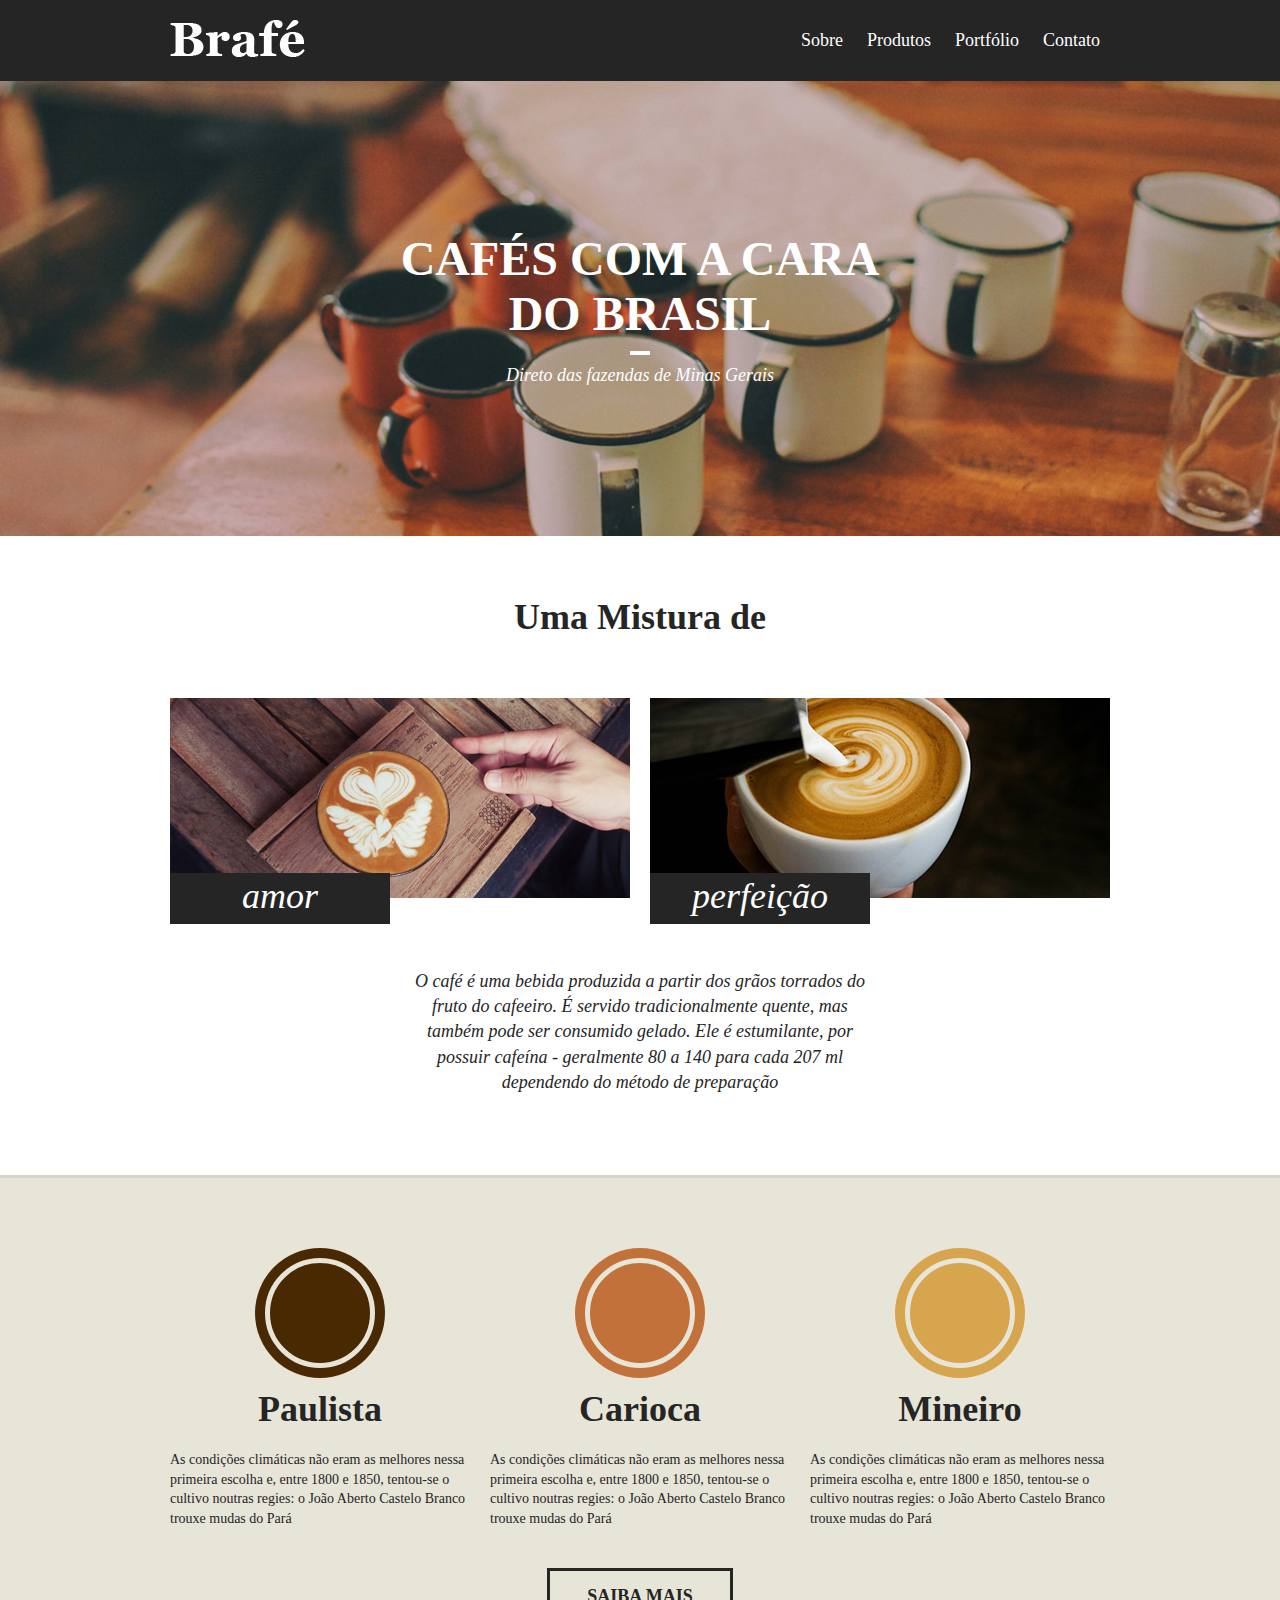
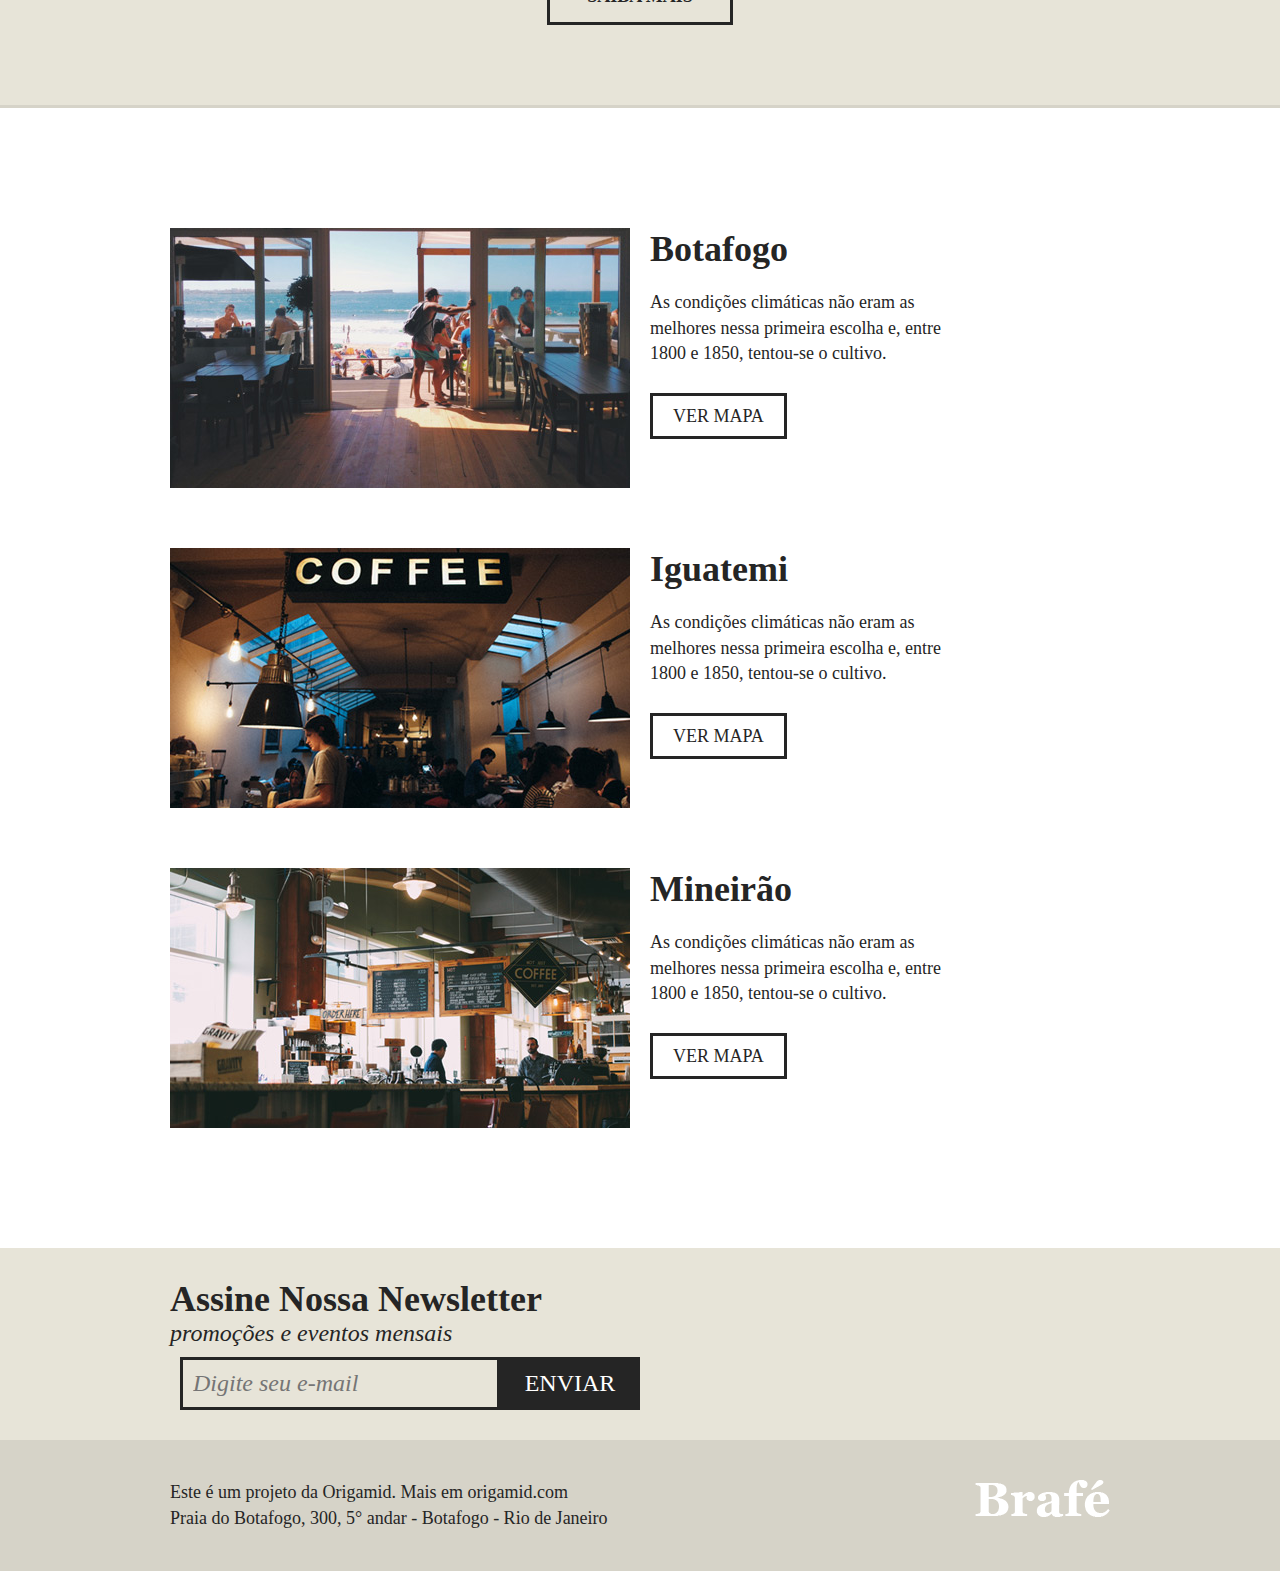
==== brafe-1/index.html @ 52649cf0 "Brafe 1 com CSS Puro" ====
<!DOCTYPE html>
<html>

<head>
  <meta charset="UTF-8">
  <meta name="viewport" content="width=device-width, initial-scale=1.0, shrink-to-fit=no">
  <!--shrink-to-fit não irá esmagar nosso site para caber dentro do conteúdo-->
  <title>Brafé 1</title>
  <link rel="stylesheet" type="text/css" href="css/style.css" />
</head>

<body>
  <header class="menu">
    <div class="menu-container">
      <a class="menu-logo" href="#"><img src="img/brafe.png" alt="Brafé"></a>
      <nav class="menu-nav">
        <ul>
          <li><a href="#">Sobre</a></li>
          <li><a href="#">Produtos</a></li>
          <li><a href="#">Portfólio</a></li>
          <li><a href="#">Contato</a></li>
        </ul>
      </nav>
    </div>
  </header>

  <main class="intro">
    <h1>Cafés com a cara<br>do Brasil</h1>
    <p>Direto das fazendas de Minas Gerais</p>
  </main>

  <section class="sobre">
    <h2>Uma Mistura de</h2>
    <div class="sobre-container">
      <div class="sobre-item">
        <img src="img/cafe-1.jpg" alt="">
        <h3>amor</h3>
      </div>
      <div class="sobre-item">
        <img src="img/cafe-2.jpg" alt="">
        <h3>perfeição</h3>
      </div>
    </div>
    <p>O café é uma bebida produzida a partir dos grãos torrados do fruto do cafeeiro. É servido tradicionalmente quente, mas também pode ser consumido gelado. Ele é estumilante, por possuir cafeína - geralmente 80 a 140 para cada 207 ml dependendo do método de preparação</p>
  </section>

  <section class="produtos">
    <div class="produtos-container">
      <div class="produtos-item">
        <h2 class="produtos-paulista">Paulista</h2>
        <p>As condições climáticas não eram as melhores nessa primeira escolha e, entre 1800 e 1850, tentou-se o cultivo noutras regies: o João Aberto Castelo Branco trouxe mudas do Pará</p>
      </div>
      <div class="produtos-item">
        <h2 class="produtos-carioca">Carioca</h2>
        <p>As condições climáticas não eram as melhores nessa primeira escolha e, entre 1800 e 1850, tentou-se o cultivo noutras regies: o João Aberto Castelo Branco trouxe mudas do Pará</p>
      </div>
      <div class="produtos-item">
        <h2 class="produtos-mineiro">Mineiro</h2>
        <p>As condições climáticas não eram as melhores nessa primeira escolha e, entre 1800 e 1850, tentou-se o cultivo noutras regies: o João Aberto Castelo Branco trouxe mudas do Pará</p>
      </div>
    </div>
    <a href="#" class="produtos-btn">Saiba Mais</a>
  </section>

  <section class="locais">
    <div class="locais-item">
      <img src="img/botafogo.jpg" alt="Brafé unidade Botafogo">
      <div>
        <h2>Botafogo</h2>
        <p>As condições climáticas não eram as melhores nessa primeira escolha e, entre 1800 e 1850, tentou-se o cultivo.</p>
        <a href="#">Ver Mapa</a>
      </div>
    </div>

    <div class="locais-item">
      <img src="img/iguatemi.jpg" alt="Brafé unidade Iguatemi">
      <div>
        <h2>Iguatemi</h2>
        <p>As condições climáticas não eram as melhores nessa primeira escolha e, entre 1800 e 1850, tentou-se o cultivo.</p>
        <a href="#">Ver Mapa</a>
      </div>
    </div>

    <div class="locais-item">
      <img src="img/mineirao.jpg" alt="Brafé unidade Mineirão">
      <div>
        <h2>Mineirão</h2>
        <p>As condições climáticas não eram as melhores nessa primeira escolha e, entre 1800 e 1850, tentou-se o cultivo.</p>
        <a href="#">Ver Mapa</a>
      </div>
    </div>
  </section>

  <section class="assine">
    <div class="assine-container">
      <div class="assine-info">
        <h2>Assine Nossa Newsletter</h2>
        <p>promoções e eventos mensais</p>
      </div>

      <form>
        <label>E-mail</label>
        <input type="text" placeholder="Digite seu e-mail">
        <button type="submit">Enviar</button>
      </form>
    </div>
  </section>

  <footer class="footer">
    <div class="footer-container">
      <p>Este é um projeto da Origamid. Mais em origamid.com<br />Praia do Botafogo, 300, 5° andar - Botafogo - Rio de Janeiro</p>
      <img src="img/brafe.png" alt="Brafé">
    </div>
  </footer>

</body>

</html>
---- brafe-1/css/style.css ----
/* 
  Breakpoints
  960
  740  
*/


/* Reset */
body, h1, h2, h3, p, ul {
  padding: 0;
  margin: 0;
}

body {
  font-family: Georgia, serif;
  color: #252525;
}

/* Menu */

.menu {
  background: #252525;
  padding: 20px 0;
}

.menu-container {
  max-width: 960px;
  margin: 0 auto;
}

/* clear-fix */ 
.menu-container::after, .menu-container::before {
  content: '';
  display: table;
  clear: both;
}

a.menu-logo {
  display: block;
  float: left;
  margin-left: 10px;
}

.menu-nav {
  float: right;
  margin-right: 10px;
}

.menu-nav li{
  display: inline-block;
}

.menu-nav a {
  display: block;
  padding: 10px;
  text-decoration: none;
  color: #fff;
  font-size: 1.125em;
}

@media (max-width: 739px) { /* o que for abaixo de 739 terá estes estilos*/
  .menu {
    text-align: center;
  }

  a.menu-logo {
    float: none;
    margin: 0 auto;
  }
  
  .menu-nav{
    float: none;
    clear: both;
  }
}

/* Introdução */

.intro {
  background: url('../img/bg-intro.jpg') no-repeat center center;
  background-size: cover; /* sempre esteja 100% */
  padding: 150px 0;
  text-align: center;
  color: #fff;
}

.intro h1 {
  text-transform: uppercase;
  font-size: 3em;
}

.intro h1::after {
  content: '';
  display: block;
  width: 20px;
  height: 4px;
  background: #fff;
  margin: 10px auto;
}

.intro p {
  font-style: italic;
  font-size: 1.125em;
}

@media (max-width: 739px) { 
  .intro {
    padding: 60px 0 ;
  }
}

/* Sobre */

.sobre {
  padding: 60px 0;
}

.sobre-container {
  max-width: 960px;
  margin: 0 auto;
}

.sobre-container::after, .sobre-container::before {
  content: '';
  display: table;
  clear: both;
}

.sobre h2 {
  text-align: center;
  font-size: 2.25em;
  margin-bottom: 60px;
}

.sobre-item {
  width: 460px;
  float: left;
  margin: 0 10px;
}

.sobre-item img {
  display: block;
  max-width: 100%; /* utilizado para dar certa responsividade */
}

.sobre-item h3 {
  font-size: 2.25em;
  line-height: 1em;
  background-color: #252525;
  width: 220px;
  color: #fff;
  font-style: italic;
  font-weight: normal;
  text-align: center;
  padding: 5px 0 10px 0;
  top: -25px; /* faz com que o h3 fique com uma parte acima da imagem */
  position: relative; /* temos que alterar o position para que seja possivel alterar o top, left, rigth e bottom */
}

.sobre > p { /* somente o p que está diretamente ligado ao .sobre */
  font-size: 1.125em;
  line-height: 1.4em; /* valor ideal */
  font-style: italic;
  text-align: center;
  margin: 20px auto;
  max-width: 460px;
}

@media (min-width: 740px) and (max-width: 980px) {
  .sobre-container {
    max-width: 720px;

  }
  
  .sobre-item {
    width: 340px;
  }
}

@media (max-width: 739px) {
  .sobre-container {
    max-width: 300px;
  }
  .sobre-item{
    width: 300px;
    margin: 0 auto;
  }
}

/* Produtos */

.produtos {
  background: #e7e4d8;
  padding: 60px 0;
  border-top: 3px solid #d6d3c8;
  border-bottom: 3px solid #d6d3c8;
}

.produtos-container {
  max-width: 960px;
  margin: 0 auto;
}

.produtos-container::after, .produtos-container::before {
  content: '';
  display: table;
  clear: both;
}

.produtos-item {
  width: 300px;
  float: left;
  margin: 0 10px 20px 10px;
}

.produtos-item h2 {
  text-align: center;
  font-size: 2.25em;
  margin-bottom: 20px;
}

.produtos-item h2::before{
  content: '';
  display: block;
  width: 100px;
  height: 100px;
  background: currentColor; /* utilizado para pegar a mesma cor que passaremos na classe com cada uma cor de produtos */
  border-radius: 50%;
  margin: 20px auto;
  border: 5px solid #e7e4d8;
  box-shadow: 0 0 0 10px currentColor;
}

h2.produtos-paulista::before {
  color: #492901;
}

h2.produtos-carioca::before {
  color: #c17139;
}

h2.produtos-mineiro::before {
  color: #d7a54d;
}

.produtos-item p {
  font-size: 0.875em;
  line-height: 1.4em;
}

.produtos-btn {
  width: 180px;
  border: 3px solid;
  color: #252525;
  text-decoration: none;
  display: block;
  font-size: 1.125em;
  font-weight: bold;
  text-transform: uppercase;
  text-align: center;
  padding: 15px 0;
  margin: 20px auto;
}

@media (min-width: 740px) and (max-width: 980px) {
  .produtos-container {
    max-width: 720px;

  }
  
  .produtos-item {
    width: 220px;
  }
}

@media (max-width: 739px){
  .produtos-container {
    max-width: 300px;
  }
  .produtos-item{
    margin: 0 auto 20px;
  }
}

/* Locais */

.locais {
  max-width: 960px;
  margin: 0 auto;
  padding: 60px 0;
}

.locais-item {
  clear: both;
  margin: 60px auto;
}

.locais-item::after, .locais-item::before {
  display: table;
  content: '';
  clear: both;
}

.locais-item img {
  width: 460px;
  display: block;
  float: left;
  margin: 0 10px;  
}

.locais-item > div {
  width: 460px;
  float: left;
  margin: 0 10px;
}

.locais-item h2 {
  font-size: 2.25em;
  margin-bottom: 20px;
}

.locais-item p {
  font-size: 1.125em;
  line-height: 1.4em;
  max-width: 320px;
  margin-bottom: 40px;
}

.locais-item a {
  font-size: 1.125em;
  text-transform: uppercase;
  text-decoration: none;
  border: 3px solid;
  color: #252525;
  padding: 10px 20px;
}

@media (min-width: 740px) and (max-width: 980px) {
  .locais {
    max-width: 720px;
  }

  .locais-item > div, .locais-item img {
    max-width: 340px;
  }

}

@media (max-width: 739px) {

  .locais {
    max-width: 300px;
  }

  .locais-item > div, .locais-item img {
    max-width: 300px;
    margin: 0px;
  }
}

/* Assine */

.assine {
  background: #e7e4d8;
  padding: 30px 0;
}

.assine-container {
  max-width: 960px;
  margin: 0 auto;
}

.assine-container::after, .assine-container::before {
  content: '';
  display: table;
  clear: both;
}

.assine-info {
  width: 460px;
  margin: 0 10px;
  float: left;
}

.assine-info h2 {
  font-size: 2.25em;
}

.assine-info p {
  font-size: 1.5em;
  font-style: italic;
}

.assine form {
  width: 460px;
  margin: 10px 10px 0 20px;
  float: left;
}

.assine form label {
  display: none;
}

.assine input {
  box-sizing: border-box; /* define que o width que informamos contém o tamanho para padding, margin e border */
  width: 320px;
  border: 3px solid #252525;
  background: none;
  font-size: 1.5em;
  font-style: italic;
  font-family: Georgia, serif;
  padding: 10px;
  float: left;
}

.assine button {
  background: #252525;
  border: none;
  font-family: Georgia, serif;
  text-transform: uppercase;
  font-size: 1.5em;
  width: 140px;
  padding: 13px 0;
  color: #fff;
  cursor: pointer;
}

@media (min-width: 740px) and (max-width: 980px) {
  .assine-container {
    max-width: 720px;
  }

  .assine-info, .assine form, .assine input {
    width: 340px;
  }
}

@media (max-width: 739px) {
  .assine-container: {
    max-width: 300px;
  }

  .assine-info, .assine form, .assine input {
    width: 300px;
    margin: 10px 0 0;
  }

}

/* Footer */

.footer{
  background: #d6d3c8;
  padding: 40px 0;
}

.footer-container {
  max-width: 960px;
  margin: 0 auto;
}

.footer-container::after, .footer-container::before {
  content: '';
  display: table;
  clear: both;
}

.footer p {
  float: left;
  margin: 0 10px;
  font-size: 1.125em;
  line-height: 1.4em;
}

.footer img {
  float: right;
  margin: 0 10px;
  display: block;
}

@media (max-width: 739px) {
  .footer-container {
    max-width: 300px;
  }

  .footer p {
    float: none;
    margin: 0;
  }

  .footer img {
    margin: 10px 0;
  }
}
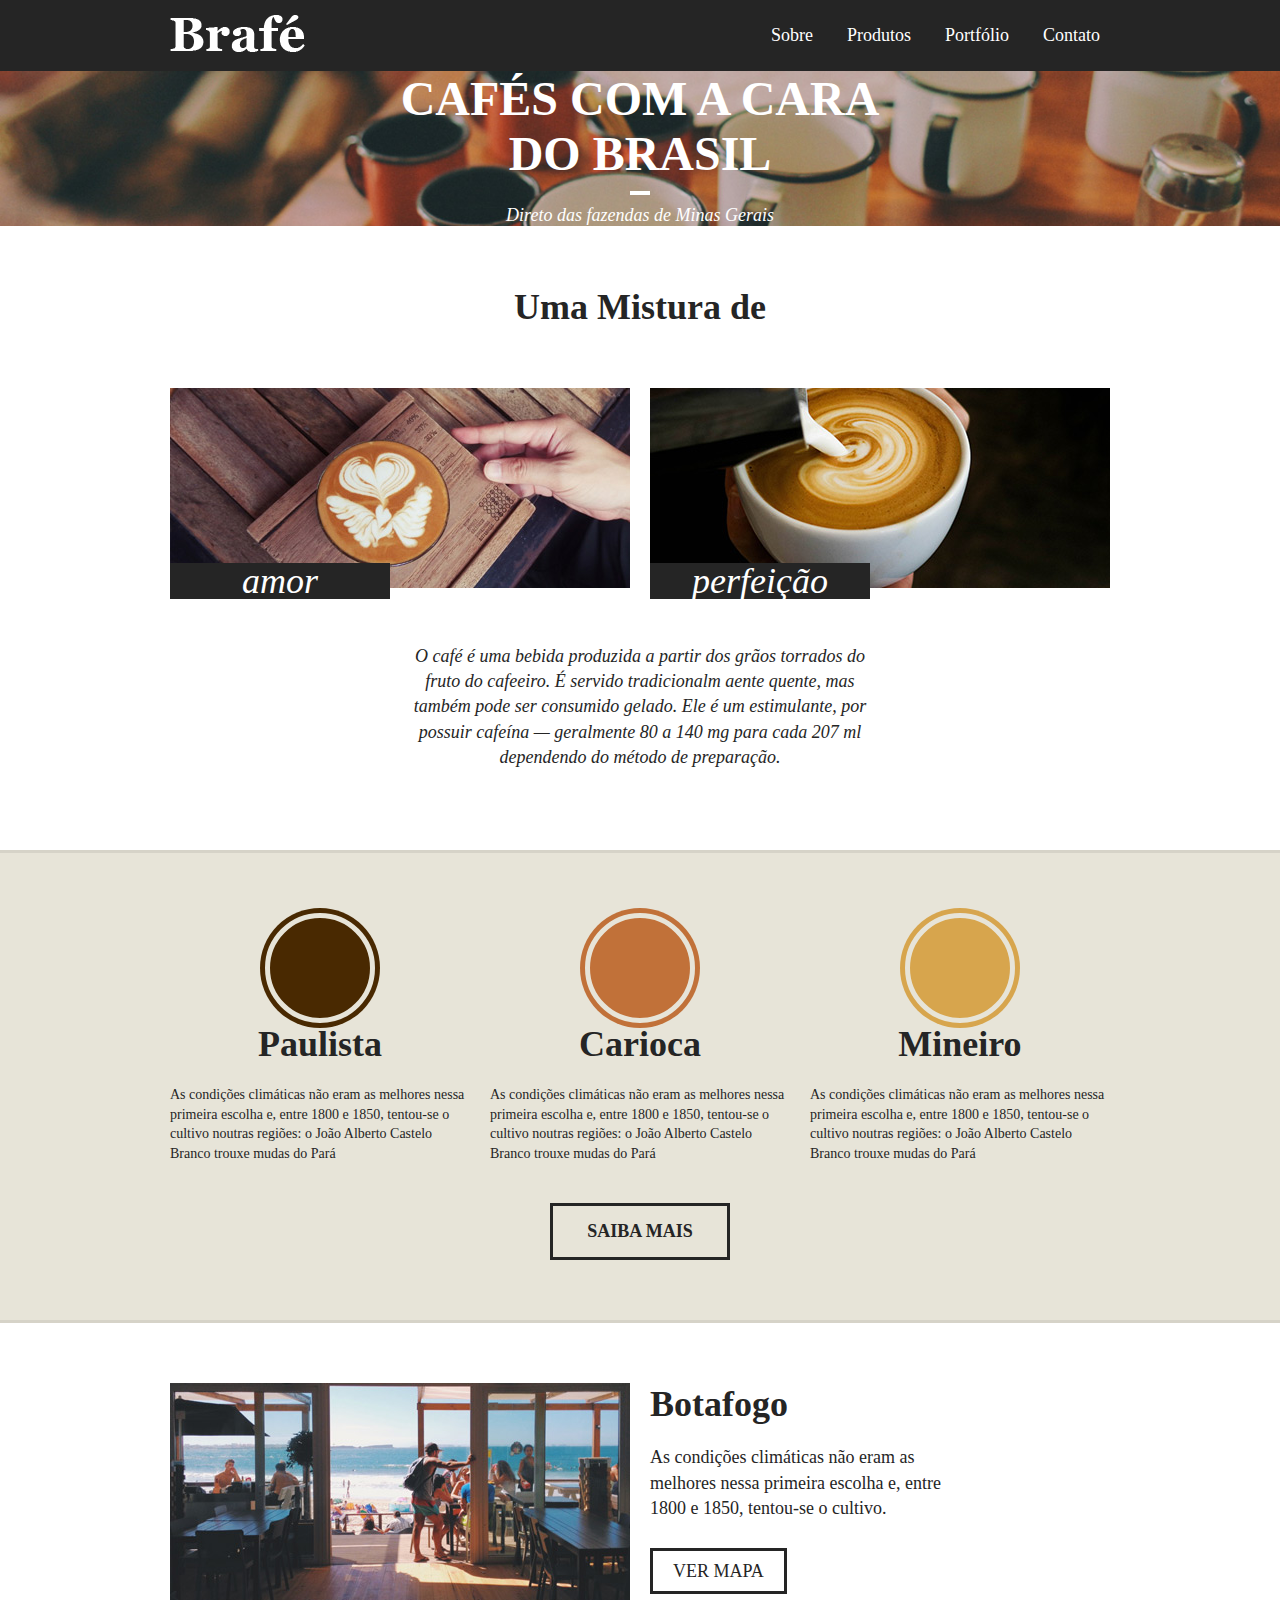
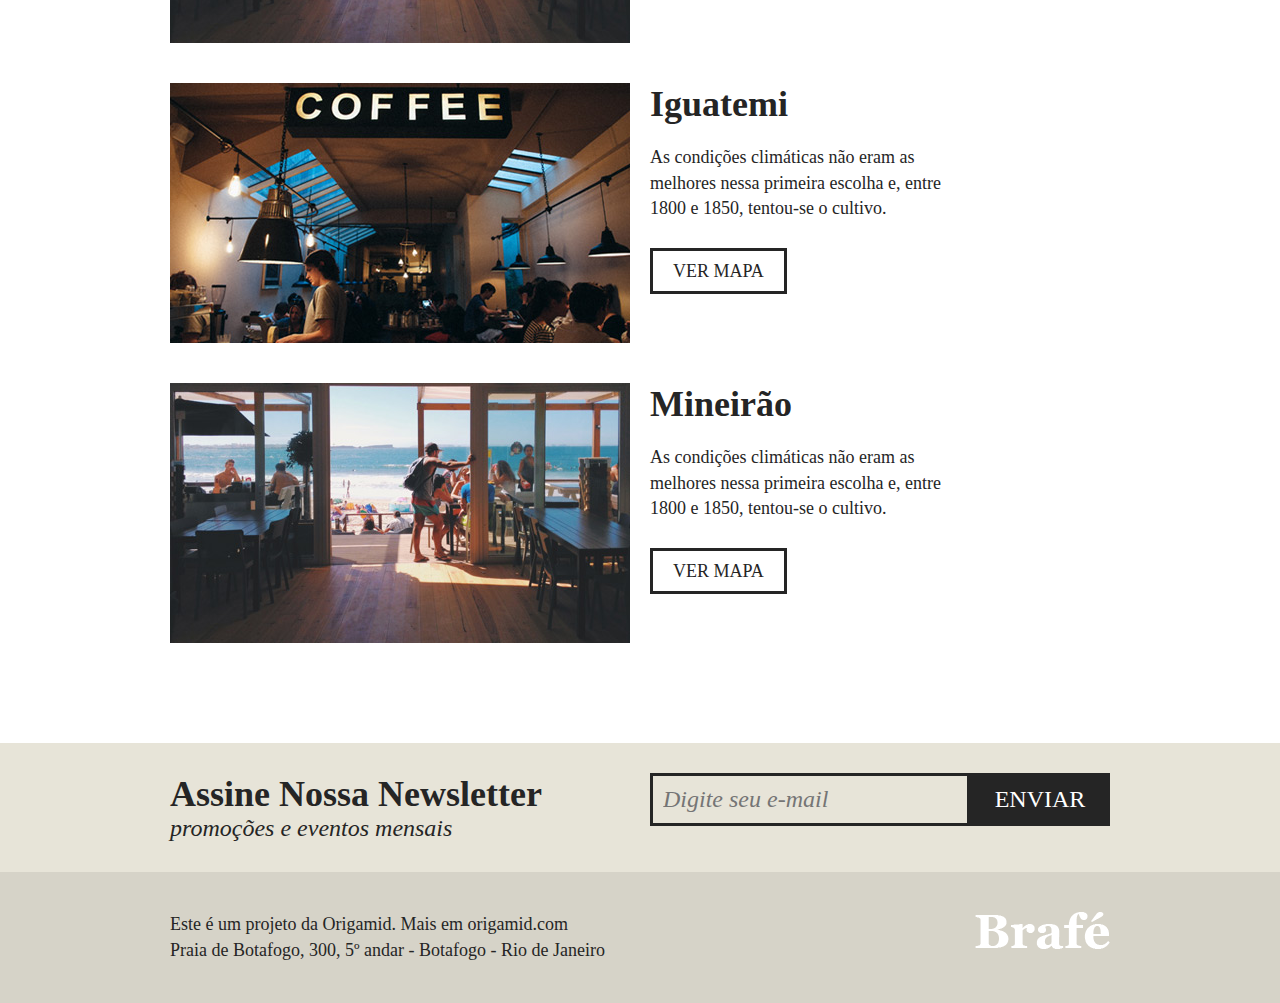
==== commit 6997c847: "Brafe 1 com CSS Grid Layout" ====
--- a/brafe-1/index.html
+++ b/brafe-1/index.html
@@ -2,18 +2,19 @@
 <html>
 
 <head>
-  <meta charset="UTF-8">
-  <meta name="viewport" content="width=device-width, initial-scale=1.0, shrink-to-fit=no">
-  <!--shrink-to-fit não irá esmagar nosso site para caber dentro do conteúdo-->
-  <title>Brafé 1</title>
-  <link rel="stylesheet" type="text/css" href="css/style.css" />
+  <title>Brafé 1 - Grid Layout</title>
+  <meta charset="utf-8">
+  <meta name="viewport" content="width=device-width, initial-scale=1, shrink-to-fit=no">
+  <link rel="stylesheet" type="text/css" href="css/grid.css">
+  <link rel="stylesheet" type="text/css" href="css/style.css">
 </head>
 
 <body>
+
   <header class="menu">
-    <div class="menu-container">
-      <a class="menu-logo" href="#"><img src="img/brafe.png" alt="Brafé"></a>
-      <nav class="menu-nav">
+    <div class="container">
+      <a class="menu-logo grid-4" href="#"><img src="img/brafe.png" alt="Brafé"></a>
+      <nav class="menu-nav grid-8">
         <ul>
           <li><a href="#">Sobre</a></li>
           <li><a href="#">Produtos</a></li>
@@ -31,74 +32,81 @@
 
   <section class="sobre">
     <h2>Uma Mistura de</h2>
-    <div class="sobre-container">
-      <div class="sobre-item">
-        <img src="img/cafe-1.jpg" alt="">
+    <div class="container">
+      <div class="sobre-item grid-6">
+        <img src="img/cafe-1.jpg">
         <h3>amor</h3>
       </div>
-      <div class="sobre-item">
-        <img src="img/cafe-2.jpg" alt="">
+      <div class="sobre-item grid-6">
+        <img src="img/cafe-2.jpg">
         <h3>perfeição</h3>
       </div>
     </div>
-    <p>O café é uma bebida produzida a partir dos grãos torrados do fruto do cafeeiro. É servido tradicionalmente quente, mas também pode ser consumido gelado. Ele é estumilante, por possuir cafeína - geralmente 80 a 140 para cada 207 ml dependendo do método de preparação</p>
+    <p>O café é uma bebida produzida a partir dos grãos torrados do fruto do cafeeiro. É servido tradicionalm
+      aente quente, mas também pode ser consumido gelado. Ele é um estimulante, por possuir cafeína — geralmente 80 a 140 mg para cada 207 ml dependendo do método de preparação.</p>
   </section>
 
   <section class="produtos">
-    <div class="produtos-container">
-      <div class="produtos-item">
+    <div class="container">
+      <div class="produtos-item grid-4">
         <h2 class="produtos-paulista">Paulista</h2>
-        <p>As condições climáticas não eram as melhores nessa primeira escolha e, entre 1800 e 1850, tentou-se o cultivo noutras regies: o João Aberto Castelo Branco trouxe mudas do Pará</p>
+        <p>As condições climáticas não eram as melhores nessa primeira escolha e, entre 1800 e 1850, tentou-se o cultivo noutras regiões: o João Alberto Castelo Branco trouxe mudas do Pará</p>
       </div>
-      <div class="produtos-item">
+      <div class="produtos-item grid-4">
         <h2 class="produtos-carioca">Carioca</h2>
-        <p>As condições climáticas não eram as melhores nessa primeira escolha e, entre 1800 e 1850, tentou-se o cultivo noutras regies: o João Aberto Castelo Branco trouxe mudas do Pará</p>
+        <p>As condições climáticas não eram as melhores nessa primeira escolha e, entre 1800 e 1850, tentou-se o cultivo noutras regiões: o João Alberto Castelo Branco trouxe mudas do Pará</p>
       </div>
-      <div class="produtos-item">
+      <div class="produtos-item grid-4">
         <h2 class="produtos-mineiro">Mineiro</h2>
-        <p>As condições climáticas não eram as melhores nessa primeira escolha e, entre 1800 e 1850, tentou-se o cultivo noutras regies: o João Aberto Castelo Branco trouxe mudas do Pará</p>
+        <p>As condições climáticas não eram as melhores nessa primeira escolha e, entre 1800 e 1850, tentou-se o cultivo noutras regiões: o João Alberto Castelo Branco trouxe mudas do Pará</p>
       </div>
     </div>
-    <a href="#" class="produtos-btn">Saiba Mais</a>
+    <a class="produtos-btn" href="#">Saiba Mais</a>
   </section>
 
   <section class="locais">
-    <div class="locais-item">
-      <img src="img/botafogo.jpg" alt="Brafé unidade Botafogo">
-      <div>
+    <div class="locais-item container">
+      <div class="grid-6">
+        <img src="img/botafogo.jpg" alt="Brafé unidade Botafogo">
+      </div>
+      <div class="grid-6">
         <h2>Botafogo</h2>
         <p>As condições climáticas não eram as melhores nessa primeira escolha e, entre 1800 e 1850, tentou-se o cultivo.</p>
         <a href="#">Ver Mapa</a>
       </div>
     </div>
 
-    <div class="locais-item">
-      <img src="img/iguatemi.jpg" alt="Brafé unidade Iguatemi">
-      <div>
+    <div class="locais-item container">
+      <div class="grid-6">
+        <img src="img/iguatemi.jpg" alt="Brafé unidade Iguatemi">
+      </div>
+      <div class="grid-6">
         <h2>Iguatemi</h2>
         <p>As condições climáticas não eram as melhores nessa primeira escolha e, entre 1800 e 1850, tentou-se o cultivo.</p>
         <a href="#">Ver Mapa</a>
       </div>
     </div>
 
-    <div class="locais-item">
-      <img src="img/mineirao.jpg" alt="Brafé unidade Mineirão">
-      <div>
+    <div class="locais-item container">
+      <div class="grid-6">
+        <img src="img/botafogo.jpg" alt="Brafé unidade Mineirão">
+      </div>
+      <div class="grid-6">
         <h2>Mineirão</h2>
         <p>As condições climáticas não eram as melhores nessa primeira escolha e, entre 1800 e 1850, tentou-se o cultivo.</p>
         <a href="#">Ver Mapa</a>
       </div>
     </div>
+
   </section>
 
   <section class="assine">
-    <div class="assine-container">
-      <div class="assine-info">
+    <div class="container">
+      <div class="assine-info grid-6">
         <h2>Assine Nossa Newsletter</h2>
         <p>promoções e eventos mensais</p>
       </div>
-
-      <form>
+      <form class="grid-6">
         <label>E-mail</label>
         <input type="text" placeholder="Digite seu e-mail">
         <button type="submit">Enviar</button>
@@ -107,9 +115,12 @@
   </section>
 
   <footer class="footer">
-    <div class="footer-container">
-      <p>Este é um projeto da Origamid. Mais em origamid.com<br />Praia do Botafogo, 300, 5° andar - Botafogo - Rio de Janeiro</p>
-      <img src="img/brafe.png" alt="Brafé">
+    <div class="container">
+      <p class="grid-8">Este é um projeto da Origamid. Mais em origamid.com<br>Praia de Botafogo, 300, 5º andar - Botafogo - Rio de Janeiro</p>
+
+      <div class="grid-4">
+        <img src="img/brafe.png" alt="Brafé">
+      </div>
     </div>
   </footer>
 
--- a/brafe-1/css/grid.css
+++ b/brafe-1/css/grid.css
@@ -0,0 +1,67 @@
+.container {
+  max-width: 960px;
+  margin: 0 auto;
+}
+
+.container::after, .container::before {
+  content: '';
+  display: table;
+  clear: both;
+}
+
+.grid-1, .grid-2, .grid-3, .grid-4, .grid-5, .grid-6, .grid-7, .grid-8, .grid-9, .grid-10, .grid-11, .grid-12 {
+  margin-left: 10px;
+  margin-right: 10px;
+  float: left;
+  display: block;
+  min-height: 1px; /* sempre que criarmos uma classe com grid, sempre ele terá no mínimo 1px*/
+}
+
+.grid-1 {
+  width: calc(8.333% - 20px); /* retira os 20px de gutter que adicionamos */
+}
+.grid-2 {
+  width: calc(16.666% - 20px);
+}
+.grid-3 {
+  width: calc(25% - 20px);
+}
+.grid-4 {
+  width: calc(33.333% - 20px);
+}
+.grid-5 {
+  width: calc(41.666% - 20px);
+}
+.grid-6 {
+  width: calc(50% - 20px);
+}
+.grid-7 {
+  width: calc(58.333% - 20px);
+}
+.grid-8 {
+  width: calc(66.666% - 20px);
+}
+.grid-9 {
+  width: calc(75% - 20px);
+}
+.grid-10 {
+  width: calc(83.333% - 20px);
+}.grid-11 {
+  width: calc(96.666% - 20px);
+}
+.grid-12 {
+  width: calc(100% - 20px);
+}
+
+@media (max-width: 739px) {
+  .container {
+    max-width: 300px;
+  }
+
+  .grid-1, .grid-2, .grid-3, .grid-4, .grid-5, .grid-6, .grid-7, .grid-8, .grid-9, .grid-10, .grid-11, .grid-12 {
+    width: 100%;
+    margin-left: 0px;
+    margin-right: 0px;
+    float: none;
+  }
+}--- a/brafe-1/css/style.css
+++ b/brafe-1/css/style.css
@@ -1,494 +1,284 @@
-/* 
-  Breakpoints
-  960
-  740  
-*/
-
-
 /* Reset */
+
 body, h1, h2, h3, p, ul {
-  padding: 0;
-  margin: 0;
+	padding: 0px;
+	margin: 0px;
 }
 
 body {
-  font-family: Georgia, serif;
-  color: #252525;
+	font-family: Georgia, serif;
+	color: #252525;
+}
+
+* {
+	box-sizing: border-box;
+}
+
+img {
+	max-width: 100%; /* faz com que a imagem reduza o tamanho de acordo com o grid*/
+	display: block;
 }
 
 /* Menu */
 
 .menu {
-  background: #252525;
-  padding: 20px 0;
-}
-
-.menu-container {
-  max-width: 960px;
-  margin: 0 auto;
-}
-
-/* clear-fix */ 
-.menu-container::after, .menu-container::before {
-  content: '';
-  display: table;
-  clear: both;
-}
-
-a.menu-logo {
-  display: block;
-  float: left;
-  margin-left: 10px;
-}
-
-.menu-nav {
-  float: right;
-  margin-right: 10px;
-}
-
-.menu-nav li{
-  display: inline-block;
+	background: #252525;
+	padding: 15px 0;
+}
+
+.menu-nav ul li {
+	display: inline-block;
+}
+
+.menu-nav ul {
+	float: right;
 }
 
 .menu-nav a {
-  display: block;
-  padding: 10px;
-  text-decoration: none;
-  color: #fff;
-  font-size: 1.125em;
-}
-
-@media (max-width: 739px) { /* o que for abaixo de 739 terá estes estilos*/
-  .menu {
-    text-align: center;
-  }
-
-  a.menu-logo {
-    float: none;
-    margin: 0 auto;
-  }
-  
-  .menu-nav{
-    float: none;
-    clear: both;
-  }
-}
-
-/* Introdução */
+	text-decoration: none;
+	color: #fff;
+	font-size: 1.125em;
+	display: block;
+	margin-left: 10px;
+	padding: 10px;
+}
+
+@media (max-width: 739px) {
+	.menu-nav ul {
+		float: none;
+	}
+	.menu-nav ul li a {
+		margin-left: 0;
+		padding-left: 0;
+		padding-right: 8px;
+	}
+}
+
+/* Intro */
 
 .intro {
-  background: url('../img/bg-intro.jpg') no-repeat center center;
-  background-size: cover; /* sempre esteja 100% */
-  padding: 150px 0;
-  text-align: center;
-  color: #fff;
+	background: url('../img/bg-intro.jpg') no-repeat center center;
+	background-size: cover;
+	color: #fff;
+	padding-right: 150px 0;
+	text-align: center;
 }
 
 .intro h1 {
-  text-transform: uppercase;
-  font-size: 3em;
+	text-transform: uppercase;
+	font-size: 3em;
 }
 
 .intro h1::after {
-  content: '';
-  display: block;
-  width: 20px;
-  height: 4px;
-  background: #fff;
-  margin: 10px auto;
+	content: '';
+	display: block;
+	width: 20px;
+	height: 4px;
+	background: #fff;
+	margin: 10px auto;
 }
 
 .intro p {
-  font-style: italic;
-  font-size: 1.125em;
-}
-
-@media (max-width: 739px) { 
-  .intro {
-    padding: 60px 0 ;
-  }
+	font-style: italic;
+	font-size: 1.125em;
+}
+
+@media (max-width: 739px) {
+	.intro {
+		padding: 60px 0;
+	}
 }
 
 /* Sobre */
 
 .sobre {
-  padding: 60px 0;
-}
-
-.sobre-container {
-  max-width: 960px;
-  margin: 0 auto;
-}
-
-.sobre-container::after, .sobre-container::before {
-  content: '';
-  display: table;
-  clear: both;
+	padding: 60px 0;
 }
 
 .sobre h2 {
-  text-align: center;
-  font-size: 2.25em;
-  margin-bottom: 60px;
-}
-
-.sobre-item {
-  width: 460px;
-  float: left;
-  margin: 0 10px;
-}
-
-.sobre-item img {
-  display: block;
-  max-width: 100%; /* utilizado para dar certa responsividade */
+	font-size: 2.25em;
+	text-align: center;
+	margin-bottom: 60px;
 }
 
 .sobre-item h3 {
-  font-size: 2.25em;
-  line-height: 1em;
-  background-color: #252525;
-  width: 220px;
-  color: #fff;
-  font-style: italic;
-  font-weight: normal;
-  text-align: center;
-  padding: 5px 0 10px 0;
-  top: -25px; /* faz com que o h3 fique com uma parte acima da imagem */
-  position: relative; /* temos que alterar o position para que seja possivel alterar o top, left, rigth e bottom */
-}
-
-.sobre > p { /* somente o p que está diretamente ligado ao .sobre */
-  font-size: 1.125em;
-  line-height: 1.4em; /* valor ideal */
-  font-style: italic;
-  text-align: center;
-  margin: 20px auto;
-  max-width: 460px;
-}
-
-@media (min-width: 740px) and (max-width: 980px) {
-  .sobre-container {
-    max-width: 720px;
-
-  }
-  
-  .sobre-item {
-    width: 340px;
-  }
+	font-size: 2.25em;
+	line-height: 1em;
+	background: #252525;
+	color: #fff;
+	font-style: italic;
+	font-weight: normal;
+	text-align: center;
+	position: relative;
+	width: 220px;
+	padding-right: 5px  0 10px 0;
+	top: -25px;
+}
+
+.sobre > p {
+	font-size: 1.125em;
+	line-height: 1.4em;
+	font-style: italic;
+	max-width: 460px;
+	margin: 20px auto;
+	text-align: center;
+}
+
+/* Produtos */
+
+.produtos {
+	background: #e7e4d8;
+	border-top: 3px solid #d6d3c8;
+	border-bottom: 3px solid #d6d3c8;
+	padding: 60px 0;
+}
+
+.produtos-item {
+	margin-bottom: 40px;
+}
+
+.produtos-item h2 {
+	font-size: 2.25em;
+	text-align: center;
+	margin-bottom: 20px;
+}
+
+.produtos-item h2::before {
+	content: '';
+	display: block;
+	width: 100px;
+	height: 100px;
+	background: currentColor;
+	border-radius: 50%;
+	border: 5px solid #e7e4d8;
+	box-shadow: 0 0 0 5px currentColor;
+	margin: 0 auto;
+}
+
+h2.produtos-paulista::before {
+	color: #492901;
+}
+
+h2.produtos-carioca::before {
+	color: #c17139;
+}
+
+h2.produtos-mineiro::before {
+	color: #d7a54d;
+}
+
+.produtos-item p {
+	font-size: 0.875em;
+	line-height: 1.4em;
+}
+
+.produtos-btn {
+	border: 3px solid #252525;
+	color: #252525;
+	text-decoration: none;
+	text-align: center;
+	font-size: 1.125em;
+	font-weight: bold;
+	text-transform: uppercase;
+	display: block;
+	max-width: 180px;
+	padding: 15px 0;
+	margin: 0 auto;
+}
+
+/* Locais */
+
+.locais {
+	padding: 60px 0;
+}
+
+.locais-item {
+	margin-bottom: 40px;
+}
+
+.locais-item h2 {
+	font-size: 2.25em;
+	margin-bottom: 20px;
+} 
+
+.locais-item p {
+	font-size: 1.125em;
+	line-height: 1.4em;
+	max-width: 320px;
+	margin-bottom: 40px;
+}
+
+.locais-item a {
+	font-size: 1.125em;
+	text-transform: uppercase;
+	text-decoration: none;
+	border: 3px solid;
+	color: #252525;
+	padding: 10px 20px;
+}
+
+/* Assine */
+
+.assine {
+	background: #e7e4d8;
+	padding: 30px 0;
+}
+
+.assine-info h2 {
+	font-size: 2.25em;
+}
+
+.assine-info p {
+	font-size: 1.5em;
+	font-style: italic;
+}
+
+.assine form label {
+	display: none;
+}
+
+.assine input {
+	border: 3px solid #252525;
+	background: none;
+	font-size: 1.5em;
+	font-style: italic;
+	font-family: Georgia, serif;
+	width: calc(100% - 140px);
+	padding: 10px;
+	float: left;
+}
+
+.assine button {
+	background: #252525;
+	border: none;
+	font-family: Georgia, serif;
+	text-transform: uppercase;
+	font-size: 1.5em;
+	color: #fff;
+	cursor: pointer;
+	width: 140px;
+	padding: 13px 0;
+}
+
+/*Footer*/
+
+.footer {
+	background: #d6d3c8;
+	padding: 40px 0;
+}
+
+.footer img {
+	float: right;
+}
+
+.footer p {
+	font-size: 1.125em;
+	line-height: 1.4em;
 }
 
 @media (max-width: 739px) {
-  .sobre-container {
-    max-width: 300px;
-  }
-  .sobre-item{
-    width: 300px;
-    margin: 0 auto;
-  }
-}
-
-/* Produtos */
-
-.produtos {
-  background: #e7e4d8;
-  padding: 60px 0;
-  border-top: 3px solid #d6d3c8;
-  border-bottom: 3px solid #d6d3c8;
-}
-
-.produtos-container {
-  max-width: 960px;
-  margin: 0 auto;
-}
-
-.produtos-container::after, .produtos-container::before {
-  content: '';
-  display: table;
-  clear: both;
-}
-
-.produtos-item {
-  width: 300px;
-  float: left;
-  margin: 0 10px 20px 10px;
-}
-
-.produtos-item h2 {
-  text-align: center;
-  font-size: 2.25em;
-  margin-bottom: 20px;
-}
-
-.produtos-item h2::before{
-  content: '';
-  display: block;
-  width: 100px;
-  height: 100px;
-  background: currentColor; /* utilizado para pegar a mesma cor que passaremos na classe com cada uma cor de produtos */
-  border-radius: 50%;
-  margin: 20px auto;
-  border: 5px solid #e7e4d8;
-  box-shadow: 0 0 0 10px currentColor;
-}
-
-h2.produtos-paulista::before {
-  color: #492901;
-}
-
-h2.produtos-carioca::before {
-  color: #c17139;
-}
-
-h2.produtos-mineiro::before {
-  color: #d7a54d;
-}
-
-.produtos-item p {
-  font-size: 0.875em;
-  line-height: 1.4em;
-}
-
-.produtos-btn {
-  width: 180px;
-  border: 3px solid;
-  color: #252525;
-  text-decoration: none;
-  display: block;
-  font-size: 1.125em;
-  font-weight: bold;
-  text-transform: uppercase;
-  text-align: center;
-  padding: 15px 0;
-  margin: 20px auto;
-}
-
-@media (min-width: 740px) and (max-width: 980px) {
-  .produtos-container {
-    max-width: 720px;
-
-  }
-  
-  .produtos-item {
-    width: 220px;
-  }
-}
-
-@media (max-width: 739px){
-  .produtos-container {
-    max-width: 300px;
-  }
-  .produtos-item{
-    margin: 0 auto 20px;
-  }
-}
-
-/* Locais */
-
-.locais {
-  max-width: 960px;
-  margin: 0 auto;
-  padding: 60px 0;
-}
-
-.locais-item {
-  clear: both;
-  margin: 60px auto;
-}
-
-.locais-item::after, .locais-item::before {
-  display: table;
-  content: '';
-  clear: both;
-}
-
-.locais-item img {
-  width: 460px;
-  display: block;
-  float: left;
-  margin: 0 10px;  
-}
-
-.locais-item > div {
-  width: 460px;
-  float: left;
-  margin: 0 10px;
-}
-
-.locais-item h2 {
-  font-size: 2.25em;
-  margin-bottom: 20px;
-}
-
-.locais-item p {
-  font-size: 1.125em;
-  line-height: 1.4em;
-  max-width: 320px;
-  margin-bottom: 40px;
-}
-
-.locais-item a {
-  font-size: 1.125em;
-  text-transform: uppercase;
-  text-decoration: none;
-  border: 3px solid;
-  color: #252525;
-  padding: 10px 20px;
-}
-
-@media (min-width: 740px) and (max-width: 980px) {
-  .locais {
-    max-width: 720px;
-  }
-
-  .locais-item > div, .locais-item img {
-    max-width: 340px;
-  }
-
-}
-
-@media (max-width: 739px) {
-
-  .locais {
-    max-width: 300px;
-  }
-
-  .locais-item > div, .locais-item img {
-    max-width: 300px;
-    margin: 0px;
-  }
-}
-
-/* Assine */
-
-.assine {
-  background: #e7e4d8;
-  padding: 30px 0;
-}
-
-.assine-container {
-  max-width: 960px;
-  margin: 0 auto;
-}
-
-.assine-container::after, .assine-container::before {
-  content: '';
-  display: table;
-  clear: both;
-}
-
-.assine-info {
-  width: 460px;
-  margin: 0 10px;
-  float: left;
-}
-
-.assine-info h2 {
-  font-size: 2.25em;
-}
-
-.assine-info p {
-  font-size: 1.5em;
-  font-style: italic;
-}
-
-.assine form {
-  width: 460px;
-  margin: 10px 10px 0 20px;
-  float: left;
-}
-
-.assine form label {
-  display: none;
-}
-
-.assine input {
-  box-sizing: border-box; /* define que o width que informamos contém o tamanho para padding, margin e border */
-  width: 320px;
-  border: 3px solid #252525;
-  background: none;
-  font-size: 1.5em;
-  font-style: italic;
-  font-family: Georgia, serif;
-  padding: 10px;
-  float: left;
-}
-
-.assine button {
-  background: #252525;
-  border: none;
-  font-family: Georgia, serif;
-  text-transform: uppercase;
-  font-size: 1.5em;
-  width: 140px;
-  padding: 13px 0;
-  color: #fff;
-  cursor: pointer;
-}
-
-@media (min-width: 740px) and (max-width: 980px) {
-  .assine-container {
-    max-width: 720px;
-  }
-
-  .assine-info, .assine form, .assine input {
-    width: 340px;
-  }
-}
-
-@media (max-width: 739px) {
-  .assine-container: {
-    max-width: 300px;
-  }
-
-  .assine-info, .assine form, .assine input {
-    width: 300px;
-    margin: 10px 0 0;
-  }
-
-}
-
-/* Footer */
-
-.footer{
-  background: #d6d3c8;
-  padding: 40px 0;
-}
-
-.footer-container {
-  max-width: 960px;
-  margin: 0 auto;
-}
-
-.footer-container::after, .footer-container::before {
-  content: '';
-  display: table;
-  clear: both;
-}
-
-.footer p {
-  float: left;
-  margin: 0 10px;
-  font-size: 1.125em;
-  line-height: 1.4em;
-}
-
-.footer img {
-  float: right;
-  margin: 0 10px;
-  display: block;
-}
-
-@media (max-width: 739px) {
-  .footer-container {
-    max-width: 300px;
-  }
-
-  .footer p {
-    float: none;
-    margin: 0;
-  }
-
-  .footer img {
-    margin: 10px 0;
-  }
+	.footer img {
+		float: none;
+		margin-top: 20px;
+	}
 }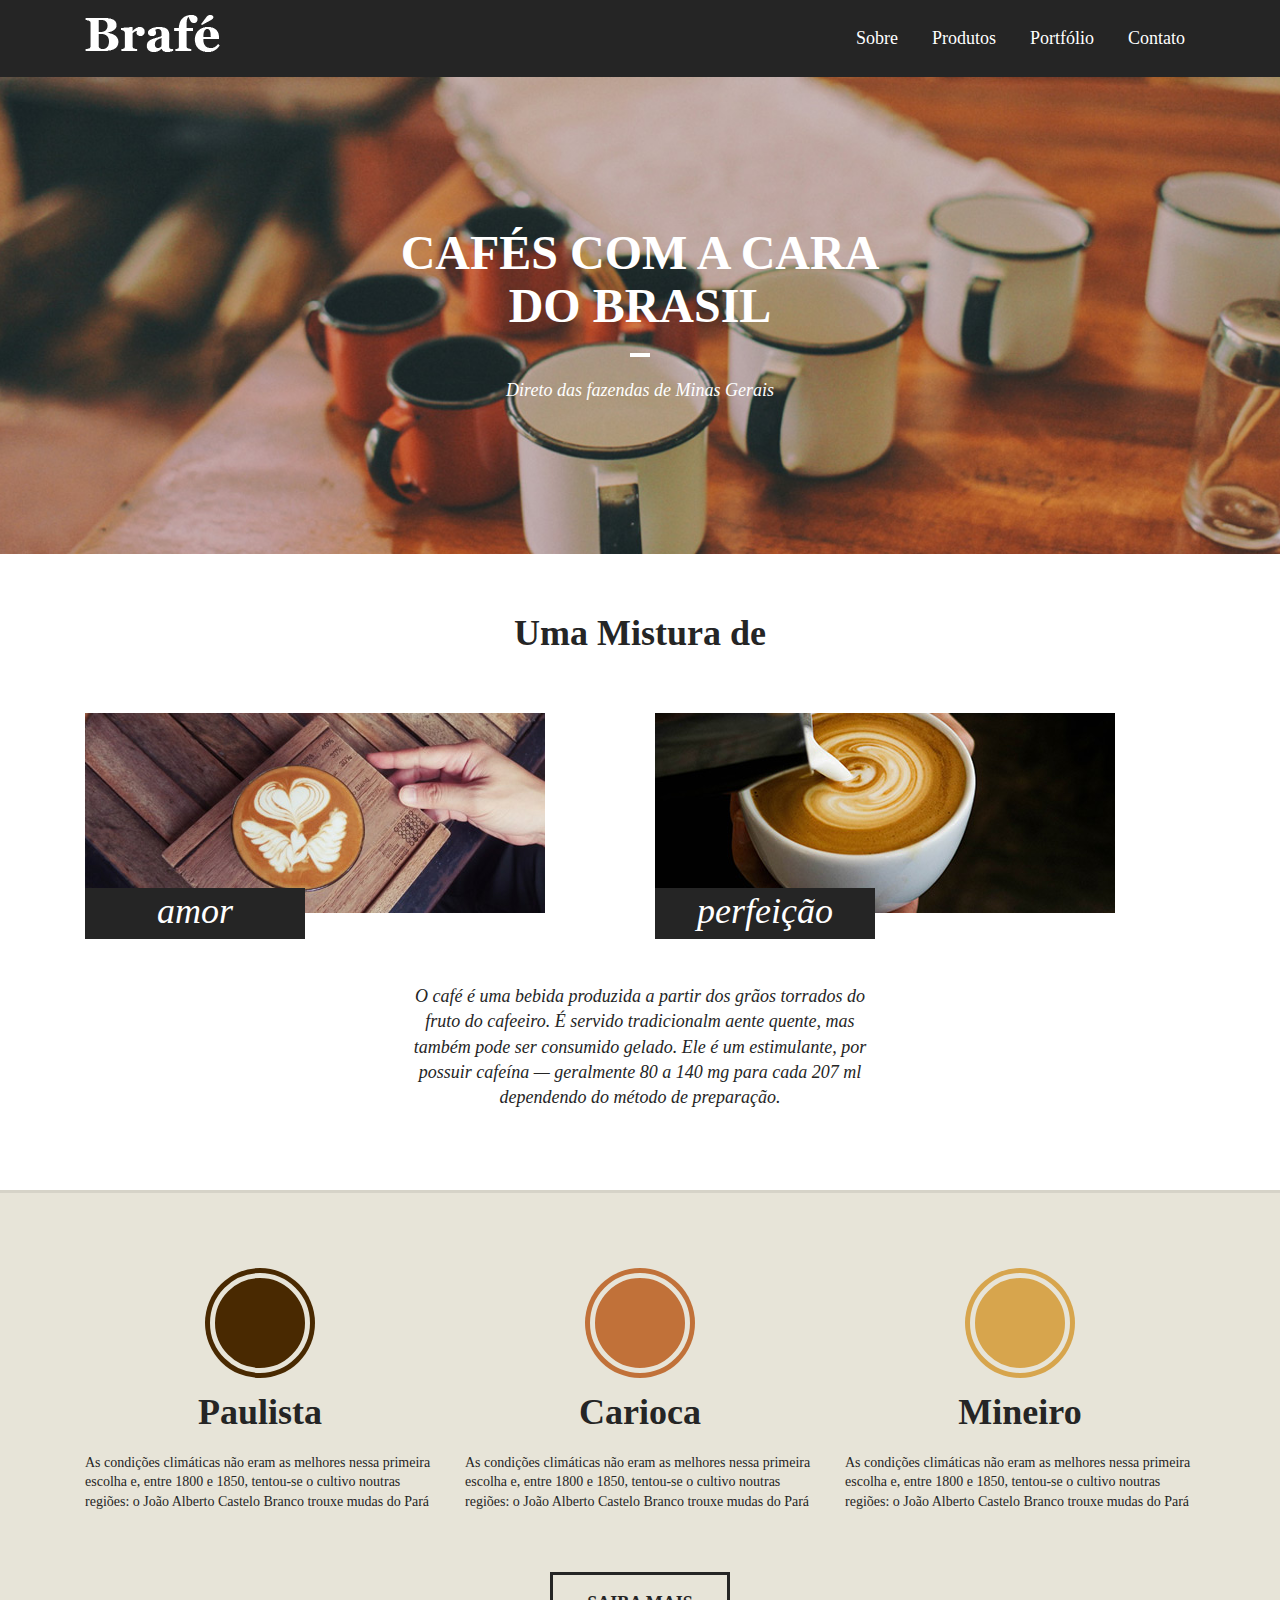
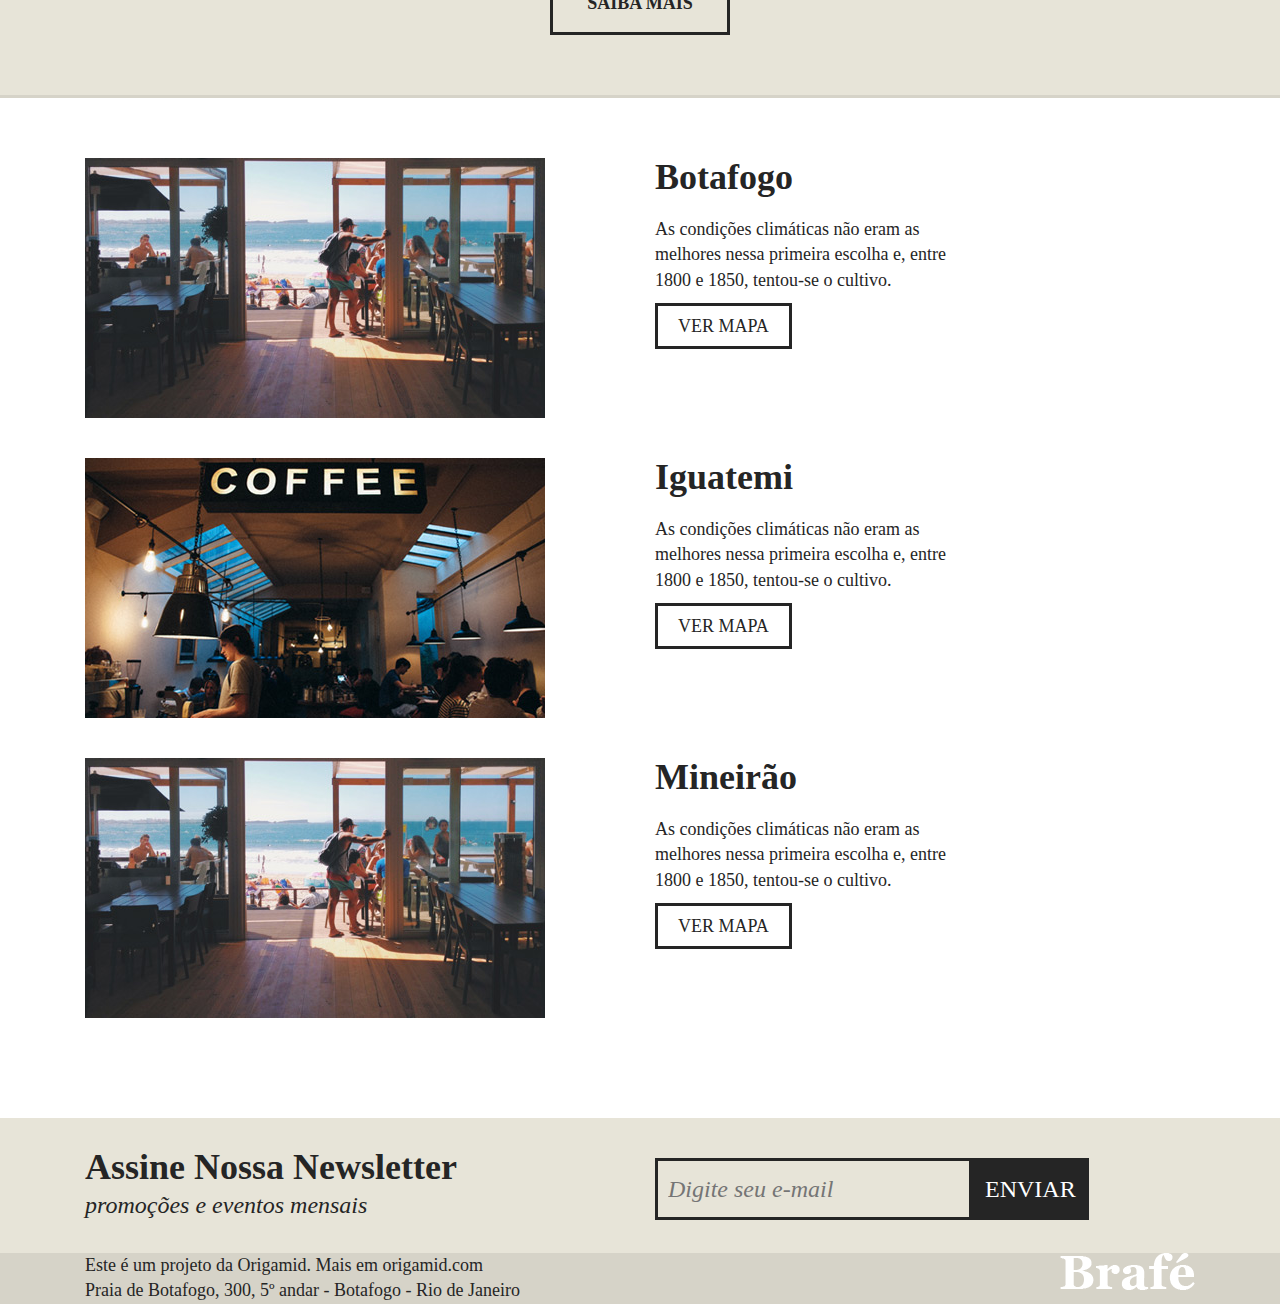
==== commit 10adccc0: "Brafe 1 com CSS Bootstrap Layout" ====
--- a/brafe-1/index.html
+++ b/brafe-1/index.html
@@ -2,10 +2,10 @@
 <html>
 
 <head>
-  <title>Brafé 1 - Grid Layout</title>
+  <title>Brafé 1</title>
   <meta charset="utf-8">
   <meta name="viewport" content="width=device-width, initial-scale=1, shrink-to-fit=no">
-  <link rel="stylesheet" type="text/css" href="css/grid.css">
+  <link rel="stylesheet" type="text/css" href="css/bootstrap.min.css">
   <link rel="stylesheet" type="text/css" href="css/style.css">
 </head>
 
@@ -13,15 +13,17 @@
 
   <header class="menu">
     <div class="container">
-      <a class="menu-logo grid-4" href="#"><img src="img/brafe.png" alt="Brafé"></a>
-      <nav class="menu-nav grid-8">
-        <ul>
-          <li><a href="#">Sobre</a></li>
-          <li><a href="#">Produtos</a></li>
-          <li><a href="#">Portfólio</a></li>
-          <li><a href="#">Contato</a></li>
-        </ul>
-      </nav>
+      <div class="row">
+        <a class="menu-logo col-md-4" href="#"><img src="img/brafe.png" alt="Brafé"></a>
+        <nav class="menu-nav col-md-8">
+          <ul>
+            <li><a href="#">Sobre</a></li>
+            <li><a href="#">Produtos</a></li>
+            <li><a href="#">Portfólio</a></li>
+            <li><a href="#">Contato</a></li>
+          </ul>
+        </nav>
+      </div>
     </div>
   </header>
 
@@ -30,14 +32,14 @@
     <p>Direto das fazendas de Minas Gerais</p>
   </main>
 
-  <section class="sobre">
+  <section class="sobre container">
     <h2>Uma Mistura de</h2>
-    <div class="container">
-      <div class="sobre-item grid-6">
+    <div class="row">
+      <div class="col-sm sobre-item">
         <img src="img/cafe-1.jpg">
         <h3>amor</h3>
       </div>
-      <div class="sobre-item grid-6">
+      <div class="col-sm sobre-item">
         <img src="img/cafe-2.jpg">
         <h3>perfeição</h3>
       </div>
@@ -48,50 +50,52 @@
 
   <section class="produtos">
     <div class="container">
-      <div class="produtos-item grid-4">
-        <h2 class="produtos-paulista">Paulista</h2>
-        <p>As condições climáticas não eram as melhores nessa primeira escolha e, entre 1800 e 1850, tentou-se o cultivo noutras regiões: o João Alberto Castelo Branco trouxe mudas do Pará</p>
+      <div class="row">
+        <div class="produtos-item col-sm">
+          <h2 class="produtos-paulista">Paulista</h2>
+          <p>As condições climáticas não eram as melhores nessa primeira escolha e, entre 1800 e 1850, tentou-se o cultivo noutras regiões: o João Alberto Castelo Branco trouxe mudas do Pará</p>
+        </div>
+        <div class="produtos-item col-sm">
+          <h2 class="produtos-carioca">Carioca</h2>
+          <p>As condições climáticas não eram as melhores nessa primeira escolha e, entre 1800 e 1850, tentou-se o cultivo noutras regiões: o João Alberto Castelo Branco trouxe mudas do Pará</p>
+        </div>
+        <div class="produtos-item col-sm">
+          <h2 class="produtos-mineiro">Mineiro</h2>
+          <p>As condições climáticas não eram as melhores nessa primeira escolha e, entre 1800 e 1850, tentou-se o cultivo noutras regiões: o João Alberto Castelo Branco trouxe mudas do Pará</p>
+        </div>
       </div>
-      <div class="produtos-item grid-4">
-        <h2 class="produtos-carioca">Carioca</h2>
-        <p>As condições climáticas não eram as melhores nessa primeira escolha e, entre 1800 e 1850, tentou-se o cultivo noutras regiões: o João Alberto Castelo Branco trouxe mudas do Pará</p>
-      </div>
-      <div class="produtos-item grid-4">
-        <h2 class="produtos-mineiro">Mineiro</h2>
-        <p>As condições climáticas não eram as melhores nessa primeira escolha e, entre 1800 e 1850, tentou-se o cultivo noutras regiões: o João Alberto Castelo Branco trouxe mudas do Pará</p>
-      </div>
+      <a class="produtos-btn" href="#">Saiba Mais</a>
     </div>
-    <a class="produtos-btn" href="#">Saiba Mais</a>
   </section>
 
-  <section class="locais">
-    <div class="locais-item container">
-      <div class="grid-6">
+  <section class="locais container">
+    <div class="locais-item row">
+      <div class="col-sm">
         <img src="img/botafogo.jpg" alt="Brafé unidade Botafogo">
       </div>
-      <div class="grid-6">
+      <div class="col-sm">
         <h2>Botafogo</h2>
         <p>As condições climáticas não eram as melhores nessa primeira escolha e, entre 1800 e 1850, tentou-se o cultivo.</p>
         <a href="#">Ver Mapa</a>
       </div>
     </div>
 
-    <div class="locais-item container">
-      <div class="grid-6">
+    <div class="locais-item row">
+      <div class="col-sm">
         <img src="img/iguatemi.jpg" alt="Brafé unidade Iguatemi">
       </div>
-      <div class="grid-6">
+      <div class="col-sm">
         <h2>Iguatemi</h2>
         <p>As condições climáticas não eram as melhores nessa primeira escolha e, entre 1800 e 1850, tentou-se o cultivo.</p>
         <a href="#">Ver Mapa</a>
       </div>
     </div>
 
-    <div class="locais-item container">
-      <div class="grid-6">
+    <div class="locais-item row">
+      <div class="col-sm">
         <img src="img/botafogo.jpg" alt="Brafé unidade Mineirão">
       </div>
-      <div class="grid-6">
+      <div class="col-sm">
         <h2>Mineirão</h2>
         <p>As condições climáticas não eram as melhores nessa primeira escolha e, entre 1800 e 1850, tentou-se o cultivo.</p>
         <a href="#">Ver Mapa</a>
@@ -102,24 +106,27 @@
 
   <section class="assine">
     <div class="container">
-      <div class="assine-info grid-6">
-        <h2>Assine Nossa Newsletter</h2>
-        <p>promoções e eventos mensais</p>
+      <div class="row">
+        <div class="assine-info col-sm">
+          <h2>Assine Nossa Newsletter</h2>
+          <p>promoções e eventos mensais</p>
+        </div>
+        <form class="col-sm">
+          <label>E-mail</label>
+          <input type="text" placeholder="Digite seu e-mail">
+          <button type="submit">Enviar</button>
+        </form>
       </div>
-      <form class="grid-6">
-        <label>E-mail</label>
-        <input type="text" placeholder="Digite seu e-mail">
-        <button type="submit">Enviar</button>
-      </form>
     </div>
   </section>
 
   <footer class="footer">
     <div class="container">
-      <p class="grid-8">Este é um projeto da Origamid. Mais em origamid.com<br>Praia de Botafogo, 300, 5º andar - Botafogo - Rio de Janeiro</p>
-
-      <div class="grid-4">
-        <img src="img/brafe.png" alt="Brafé">
+      <div class="row">
+        <p class="col-sm">Este é um projeto da Origamid. Mais em origamid.com<br>Praia de Botafogo, 300, 5º andar - Botafogo - Rio de Janeiro</p>
+        <div class="col-sm">
+          <img src="img/brafe.png" alt="Brafé">
+        </div>
       </div>
     </div>
   </footer>
--- a/brafe-1/css/style.css
+++ b/brafe-1/css/style.css
@@ -1,284 +1,313 @@
 /* Reset */
 
-body, h1, h2, h3, p, ul {
-	padding: 0px;
-	margin: 0px;
+body,
+h1,
+h2,
+h3,
+p,
+ul {
+  padding: 0px;
+  margin: 0px;
 }
 
 body {
-	font-family: Georgia, serif;
-	color: #252525;
+  font-family: Georgia, serif;
+  color: #252525;
 }
 
 * {
-	box-sizing: border-box;
+  box-sizing: border-box;
 }
 
 img {
-	max-width: 100%; /* faz com que a imagem reduza o tamanho de acordo com o grid*/
-	display: block;
+  display: block;
+  max-width: 100%;
 }
 
 /* Menu */
 
 .menu {
-	background: #252525;
-	padding: 15px 0;
+  background: #252525;
+  padding: 15px 0;
+}
+
+.menu-nav a {
+  text-decoration: none;
+  color: #fff;
+  font-size: 1.125em;
+}
+
+.menu-nav ul {
+  float: right;
+  list-style: none;
 }
 
 .menu-nav ul li {
-	display: inline-block;
-}
-
-.menu-nav ul {
-	float: right;
-}
-
-.menu-nav a {
-	text-decoration: none;
-	color: #fff;
-	font-size: 1.125em;
-	display: block;
-	margin-left: 10px;
-	padding: 10px;
-}
-
-@media (max-width: 739px) {
-	.menu-nav ul {
-		float: none;
-	}
-	.menu-nav ul li a {
-		margin-left: 0;
-		padding-left: 0;
-		padding-right: 8px;
-	}
+  display: inline-block;
+}
+
+.menu-nav ul li a {
+  display: inline-block;
+  padding: 10px;
+  margin-left: 10px;
+}
+
+@media (max-width: 768px) {
+  .menu-nav ul {
+    float: none;
+  }
+  .menu-nav ul li {
+    padding-left: 0;
+    margin-left: 0;
+  }
 }
 
 /* Intro */
 
 .intro {
-	background: url('../img/bg-intro.jpg') no-repeat center center;
-	background-size: cover;
-	color: #fff;
-	padding-right: 150px 0;
-	text-align: center;
+  background: url("../img/bg-intro.jpg") no-repeat center center;
+  background-size: cover;
+  color: #fff;
+  padding: 150px 0;
+  text-align: center;
 }
 
 .intro h1 {
-	text-transform: uppercase;
-	font-size: 3em;
+  text-transform: uppercase;
+  font-size: 3em;
+  font-weight: bold;
 }
 
 .intro h1::after {
-	content: '';
-	display: block;
-	width: 20px;
-	height: 4px;
-	background: #fff;
-	margin: 10px auto;
+  content: "";
+  display: block;
+  width: 20px;
+  height: 4px;
+  background: #fff;
+  margin: 20px auto;
 }
 
 .intro p {
-	font-style: italic;
-	font-size: 1.125em;
-}
-
-@media (max-width: 739px) {
-	.intro {
-		padding: 60px 0;
-	}
+  font-style: italic;
+  font-size: 1.125em;
+}
+
+@media (max-width: 768px) {
+  .intro {
+    padding: 60px 0;
+  }
 }
 
 /* Sobre */
 
 .sobre {
-	padding: 60px 0;
+  padding-top: 60px;
+  padding-bottom: 60px;
 }
 
 .sobre h2 {
-	font-size: 2.25em;
-	text-align: center;
-	margin-bottom: 60px;
+  font-size: 2.25em;
+  text-align: center;
+  margin-bottom: 60px;
+  font-weight: bold;
 }
 
 .sobre-item h3 {
-	font-size: 2.25em;
-	line-height: 1em;
-	background: #252525;
-	color: #fff;
-	font-style: italic;
-	font-weight: normal;
-	text-align: center;
-	position: relative;
-	width: 220px;
-	padding-right: 5px  0 10px 0;
-	top: -25px;
+  font-size: 2.25em;
+  line-height: 1em;
+  background: #252525;
+  color: #fff;
+  font-style: italic;
+  font-weight: normal;
+  text-align: center;
+  position: relative;
+  width: 220px;
+  padding: 5px 0 10px 0;
+  top: -25px;
 }
 
 .sobre > p {
-	font-size: 1.125em;
-	line-height: 1.4em;
-	font-style: italic;
-	max-width: 460px;
-	margin: 20px auto;
-	text-align: center;
+  font-size: 1.125em;
+  line-height: 1.4em;
+  font-style: italic;
+  max-width: 460px;
+  text-align: center;
+  margin: 20px auto;
 }
 
 /* Produtos */
 
 .produtos {
-	background: #e7e4d8;
-	border-top: 3px solid #d6d3c8;
-	border-bottom: 3px solid #d6d3c8;
-	padding: 60px 0;
+  background: #e7e4d8;
+  border-top: 3px solid #d6d3c8;
+  border-bottom: 3px solid #d6d3c8;
+  padding-top: 60px;
+  padding-bottom: 60px;
 }
 
 .produtos-item {
-	margin-bottom: 40px;
+  margin-bottom: 40px;
 }
 
 .produtos-item h2 {
-	font-size: 2.25em;
-	text-align: center;
-	margin-bottom: 20px;
+  font-size: 2.25em;
+  text-align: center;
+  margin-bottom: 20px;
+  font-weight: bold;
 }
 
 .produtos-item h2::before {
-	content: '';
-	display: block;
-	width: 100px;
-	height: 100px;
-	background: currentColor;
-	border-radius: 50%;
-	border: 5px solid #e7e4d8;
-	box-shadow: 0 0 0 5px currentColor;
-	margin: 0 auto;
+  content: "";
+  display: block;
+  width: 100px;
+  height: 100px;
+  background: currentColor;
+  border-radius: 50%;
+  border: 5px solid #e7e4d8;
+  box-shadow: 0 0 0 5px currentColor;
+  margin: 20px auto;
 }
 
 h2.produtos-paulista::before {
-	color: #492901;
+  color: #492901;
 }
 
 h2.produtos-carioca::before {
-	color: #c17139;
+  color: #c17139;
 }
 
 h2.produtos-mineiro::before {
-	color: #d7a54d;
+  color: #d7a54d;
 }
 
 .produtos-item p {
-	font-size: 0.875em;
-	line-height: 1.4em;
+  font-size: 0.875em;
+  line-height: 1.4em;
 }
 
 .produtos-btn {
-	border: 3px solid #252525;
-	color: #252525;
-	text-decoration: none;
-	text-align: center;
-	font-size: 1.125em;
-	font-weight: bold;
-	text-transform: uppercase;
-	display: block;
-	max-width: 180px;
-	padding: 15px 0;
-	margin: 0 auto;
+  border: 3px solid #252525;
+  color: #252525;
+  text-decoration: none;
+  text-align: center;
+  font-size: 1.125em;
+  font-weight: bold;
+  text-transform: uppercase;
+  width: 180px;
+  display: block;
+  margin: 20px auto 0 auto;
+  padding: 15px 0;
+}
+
+.produtos-btn:hover {
+  text-decoration: none;
+  color: #c17139;
+  border-color: #c17139;
 }
 
 /* Locais */
 
 .locais {
-	padding: 60px 0;
+  padding-top: 60px;
+  padding-bottom: 60px;
 }
 
 .locais-item {
-	margin-bottom: 40px;
+  margin-bottom: 40px;
 }
 
 .locais-item h2 {
-	font-size: 2.25em;
-	margin-bottom: 20px;
-} 
+  font-size: 2.25em;
+  margin-bottom: 20px;
+  font-weight: bold;
+}
 
 .locais-item p {
-	font-size: 1.125em;
-	line-height: 1.4em;
-	max-width: 320px;
-	margin-bottom: 40px;
+  font-size: 1.125em;
+  line-height: 1.4em;
+  max-width: 320px;
+  margin-bottom: 20px;
 }
 
 .locais-item a {
-	font-size: 1.125em;
-	text-transform: uppercase;
-	text-decoration: none;
-	border: 3px solid;
-	color: #252525;
-	padding: 10px 20px;
+  font-size: 1.125em;
+  text-transform: uppercase;
+  text-decoration: none;
+  border: 3px solid;
+  color: #252525;
+  padding: 10px 20px;
 }
 
 /* Assine */
 
 .assine {
-	background: #e7e4d8;
-	padding: 30px 0;
+  background: #e7e4d8;
+  padding-top: 30px;
+  padding-bottom: 30px;
 }
 
 .assine-info h2 {
-	font-size: 2.25em;
+  font-size: 2.25em;
+  font-weight: bold;
 }
 
 .assine-info p {
-	font-size: 1.5em;
-	font-style: italic;
+  font-size: 1.5em;
+  font-style: italic;
 }
 
 .assine form label {
-	display: none;
+  display: none;
+}
+
+.assine form {
+  margin-top: 10px;
+  display: flex;
+  flex-wrap: wrap;
+  align-content: flex-start;
 }
 
 .assine input {
-	border: 3px solid #252525;
-	background: none;
-	font-size: 1.5em;
-	font-style: italic;
-	font-family: Georgia, serif;
-	width: calc(100% - 140px);
-	padding: 10px;
-	float: left;
+  border: 3px solid #252525;
+  background: none;
+  font-size: 1.5em;
+  font-style: italic;
+  font-family: Georgia, serif;
+  align-self: flex-start;
+  padding: 10px;
 }
 
 .assine button {
-	background: #252525;
-	border: none;
-	font-family: Georgia, serif;
-	text-transform: uppercase;
-	font-size: 1.5em;
-	color: #fff;
-	cursor: pointer;
-	width: 140px;
-	padding: 13px 0;
+  background: #252525;
+  border: none;
+  font-family: Georgia, serif;
+  text-transform: uppercase;
+  font-size: 1.5em;
+  color: #fff;
+  cursor: pointer;
+  padding: 13px;
 }
 
 /*Footer*/
 
 .footer {
-	background: #d6d3c8;
-	padding: 40px 0;
+  background: #d6d3c8;
+  padding-top: 40px 0;
+  padding-bottom: 40px 0;
+}
+
+.footer p {
+  font-size: 1.125em;
+  line-height: 1.4em;
 }
 
 .footer img {
-	float: right;
-}
-
-.footer p {
-	font-size: 1.125em;
-	line-height: 1.4em;
-}
-
-@media (max-width: 739px) {
-	.footer img {
-		float: none;
-		margin-top: 20px;
-	}
-}+  float: right;
+}
+
+@media (max-width: 768px) {
+  .footer img {
+    float: none;
+    margin-top: 20px;
+  }
+}
